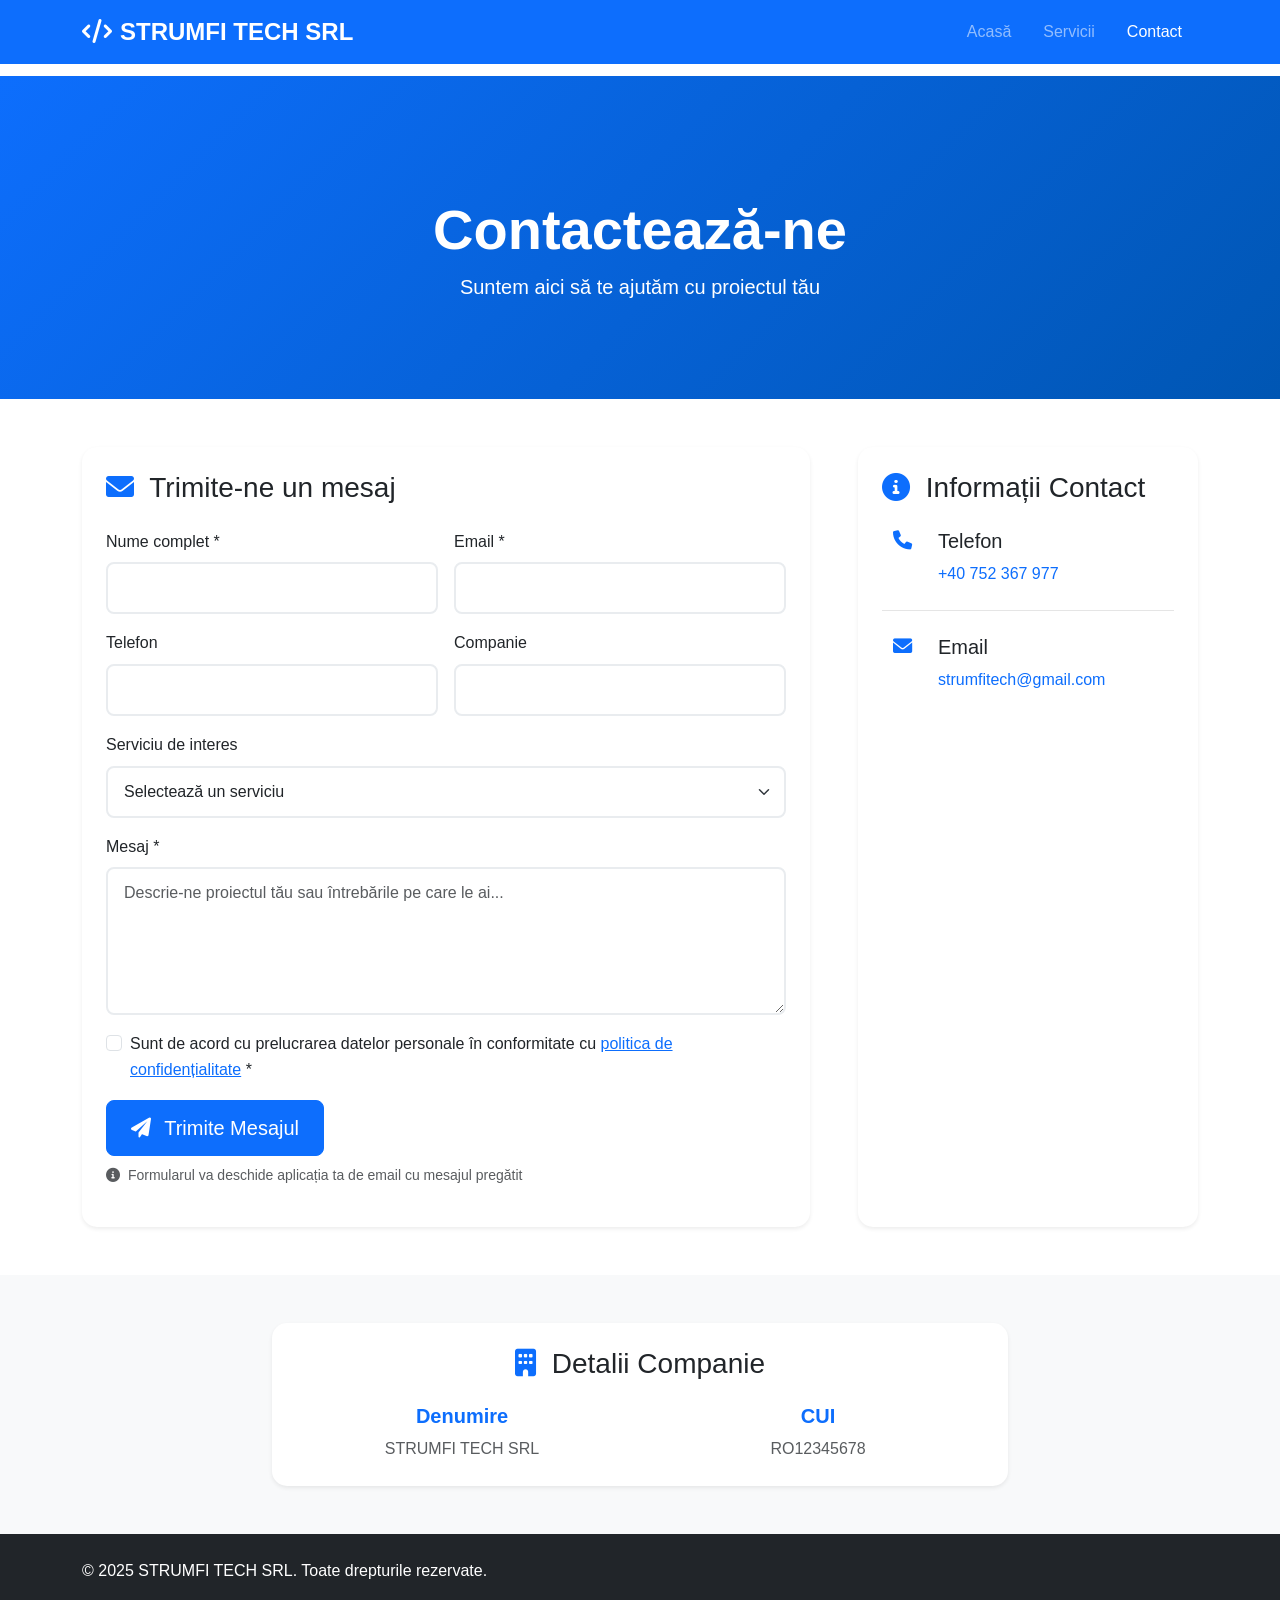
==== contact.html @ 1c7f6b2b "Add files via upload" ====
<!DOCTYPE html>
<html lang="ro">
<head>
    <meta charset="UTF-8">
    <meta name="viewport" content="width=device-width, initial-scale=1.0">
    <title>Contact - STRUMFI TECH SRL</title>
    <meta name="description" content="Contactează STRUMFI TECH SRL pentru servicii de dezvoltare web. Telefon: +40752367977, Email: strumfitech@gmail.com">
    <link href="https://cdn.jsdelivr.net/npm/bootstrap@5.3.0/dist/css/bootstrap.min.css" rel="stylesheet">
    <link href="https://cdnjs.cloudflare.com/ajax/libs/font-awesome/6.0.0/css/all.min.css" rel="stylesheet">
    <link href="css/style.css" rel="stylesheet">
</head>
<body>
    <!-- Navigation -->
    <nav class="navbar navbar-expand-lg navbar-dark bg-primary fixed-top">
        <div class="container">
            <a class="navbar-brand fw-bold" href="index.html">
                <i class="fas fa-code me-2"></i>STRUMFI TECH SRL
            </a>
            <button class="navbar-toggler" type="button" data-bs-toggle="collapse" data-bs-target="#navbarNav">
                <span class="navbar-toggler-icon"></span>
            </button>
            <div class="collapse navbar-collapse" id="navbarNav">
                <ul class="navbar-nav ms-auto">
                    <li class="nav-item">
                        <a class="nav-link" href="index.html">Acasă</a>
                    </li>
                    <li class="nav-item">
                        <a class="nav-link" href="servicii.html">Servicii</a>
                    </li>
                    <li class="nav-item">
                        <a class="nav-link active" href="contact.html">Contact</a>
                    </li>
                </ul>
            </div>
        </div>
    </nav>

    <!-- Page Header -->
    <section class="page-header bg-primary text-white">
        <div class="container">
            <div class="row">
                <div class="col-12 text-center">
                    <h1 class="display-4 fw-bold">Contactează-ne</h1>
                    <p class="lead">Suntem aici să te ajutăm cu proiectul tău</p>
                </div>
            </div>
        </div>
    </section>

    <!-- Contact Section -->
    <section class="py-5">
        <div class="container">
            <div class="row g-5">
                <!-- Contact Form -->
                <div class="col-lg-8">
                    <div class="card shadow-sm">
                        <div class="card-body p-4">
                            <h3 class="card-title mb-4">
                                <i class="fas fa-envelope text-primary me-2"></i>
                                Trimite-ne un mesaj
                            </h3>
                            <form id="contactForm" action="mailto:strumfitech@gmail.com" method="post" enctype="text/plain">
                                <div class="row g-3">
                                    <div class="col-md-6">
                                        <label for="nume" class="form-label">Nume complet *</label>
                                        <input type="text" class="form-control" id="nume" name="nume" required>
                                    </div>
                                    <div class="col-md-6">
                                        <label for="email" class="form-label">Email *</label>
                                        <input type="email" class="form-control" id="email" name="email" required>
                                    </div>
                                    <div class="col-md-6">
                                        <label for="telefon" class="form-label">Telefon</label>
                                        <input type="tel" class="form-control" id="telefon" name="telefon">
                                    </div>
                                    <div class="col-md-6">
                                        <label for="companie" class="form-label">Companie</label>
                                        <input type="text" class="form-control" id="companie" name="companie">
                                    </div>
                                    <div class="col-12">
                                        <label for="serviciu" class="form-label">Serviciu de interes</label>
                                        <select class="form-select" id="serviciu" name="serviciu">
                                            <option value="">Selectează un serviciu</option>
                                            <option value="website-prezentare">Website de prezentare</option>
                                            <option value="magazin-online">Magazin online</option>
                                            <option value="aplicatie-web">Aplicație web</option>
                                            <option value="mentenanta">Mentenanță & Suport</option>
                                            <option value="seo">Optimizare SEO</option>
                                            <option value="consultanta">Consultanță IT</option>
                                            <option value="altele">Altele</option>
                                        </select>
                                    </div>
                                    <div class="col-12">
                                        <label for="mesaj" class="form-label">Mesaj *</label>
                                        <textarea class="form-control" id="mesaj" name="mesaj" rows="5" 
                                                placeholder="Descrie-ne proiectul tău sau întrebările pe care le ai..." required></textarea>
                                    </div>
                                    <div class="col-12">
                                        <div class="form-check">
                                            <input class="form-check-input" type="checkbox" id="gdpr" name="gdpr" required>
                                            <label class="form-check-label" for="gdpr">
                                                Sunt de acord cu prelucrarea datelor personale în conformitate cu 
                                                <a href="#" class="text-primary">politica de confidențialitate</a> *
                                            </label>
                                        </div>
                                    </div>
                                    <div class="col-12">
                                        <button type="submit" class="btn btn-primary btn-lg px-4">
                                            <i class="fas fa-paper-plane me-2"></i>
                                            Trimite Mesajul
                                        </button>
                                        <p class="text-muted mt-2 small">
                                            <i class="fas fa-info-circle me-1"></i>
                                            Formularul va deschide aplicația ta de email cu mesajul pregătit
                                        </p>
                                    </div>
                                </div>
                            </form>
                        </div>
                    </div>
                </div>

                <!-- Contact Info -->
                <div class="col-lg-4">
                    <div class="card shadow-sm h-100">
                        <div class="card-body p-4">
                            <h3 class="card-title mb-4">
                                <i class="fas fa-info-circle text-primary me-2"></i>
                                Informații Contact
                            </h3>
                            <div class="contact-info">
                                <!-- Telefon -->
                                <div class="contact-item mb-4">
                                    <div class="d-flex align-items-start">
                                        <div class="contact-icon">
                                            <i class="fas fa-phone text-primary"></i>
                                        </div>
                                        <div>
                                            <h5>Telefon</h5>
                                            <p class="text-muted mb-0">
                                                <a href="tel:+40752367977" class="text-decoration-none">
                                                    +40 752 367 977
                                                </a>
                                            </p>
                                        </div>
                                    </div>
                                </div>

                                <!-- Email -->
                                <div class="contact-item mb-4">
                                    <div class="d-flex align-items-start">
                                        <div class="contact-icon">
                                            <i class="fas fa-envelope text-primary"></i>
                                        </div>
                                        <div>
                                            <h5>Email</h5>
                                            <p class="text-muted mb-0">
                                                <a href="mailto:strumfitech@gmail.com" class="text-decoration-none">
                                                    strumfitech@gmail.com
                                                </a>
                                            </p>
                                        </div>
                                    </div>
                                </div>
                            </div>
                        </div>
                    </div>
                </div>
            </div>
        </div>
    </section>

    <!-- Company Details -->
    <section class="py-5 bg-light">
        <div class="container">
            <div class="row">
                <div class="col-lg-8 mx-auto">
                    <div class="card shadow-sm">
                        <div class="card-body p-4 text-center">
                            <h3 class="card-title mb-4">
                                <i class="fas fa-building text-primary me-2"></i>
                                Detalii Companie
                            </h3>
                            <div class="row g-4">
                                <div class="col-md-6">
                                    <div class="company-detail">
                                        <h5>Denumire</h5>
                                        <p class="text-muted mb-0">STRUMFI TECH SRL</p>
                                    </div>
                                </div>
                                <div class="col-md-6">
                                    <div class="company-detail">
                                        <h5>CUI</h5>
                                        <p class="text-muted mb-0">RO12345678</p>
                                    </div>
                                </div>
                            </div>
                        </div>
                    </div>
                </div>
            </div>
        </div>
    </section>

    <!-- Footer -->
    <footer class="bg-dark text-white py-4">
        <div class="container">
            <div class="row align-items-center">
                <div class="col-md-6">
                    <p class="mb-0">&copy; 2025 STRUMFI TECH SRL. Toate drepturile rezervate.</p>
                </div>
            </div>
        </div>
    </footer>

    <!-- Success Modal -->
    <div class="modal fade" id="successModal" tabindex="-1">
        <div class="modal-dialog">
            <div class="modal-content">
                <div class="modal-header">
                    <h5 class="modal-title">
                        <i class="fas fa-check-circle text-success me-2"></i>
                        Mesaj trimis cu succes!
                    </h5>
                    <button type="button" class="btn-close" data-bs-dismiss="modal"></button>
                </div>
                <div class="modal-body">
                    <p>Mulțumim pentru mesajul tău! Îți vom răspunde în cel mai scurt timp posibil.</p>
                </div>
                <div class="modal-footer">
                    <button type="button" class="btn btn-primary" data-bs-dismiss="modal">OK</button>
                </div>
            </div>
        </div>
    </div>

    <script src="https://cdn.jsdelivr.net/npm/bootstrap@5.3.0/dist/js/bootstrap.bundle.min.js"></script>
    <script src="js/script.js"></script>
</body>
</html>
---- css/style.css ----
/* Custom Styles for STRUMFI TECH SRL Website */

:root {
  --primary-color: #0d6efd;
  --secondary-color: #6c757d;
  --success-color: #198754;
  --warning-color: #ffc107;
  --danger-color: #dc3545;
  --dark-color: #212529;
  --light-color: #f8f9fa;
}

/* Global Styles */
body {
  font-family: "Segoe UI", Tahoma, Geneva, Verdana, sans-serif;
  line-height: 1.6;
  padding-top: 76px; /* Account for fixed navbar */
}

/* Navigation */
.navbar-brand {
  font-size: 1.5rem;
  font-weight: 700;
}

.navbar-nav .nav-link {
  font-weight: 500;
  margin: 0 0.5rem;
  transition: color 0.3s ease;
}

.navbar-nav .nav-link:hover {
  color: var(--warning-color) !important;
}

/* Hero Section */
.hero-section {
  background: linear-gradient(135deg, var(--primary-color) 0%, #0056b3 100%);
  min-height: 100vh;
  display: flex;
  align-items: center;
}

.hero-section h1 {
  animation: fadeInUp 1s ease-out;
}

.hero-section p {
  animation: fadeInUp 1s ease-out 0.2s both;
}

.hero-section .btn {
  animation: fadeInUp 1s ease-out 0.4s both;
}

/* Page Header */
.page-header {
  padding: 120px 0 80px;
  background: linear-gradient(135deg, var(--primary-color) 0%, #0056b3 100%);
}

/* Feature Icons */
.feature-icon {
  width: 80px;
  height: 80px;
  display: flex;
  align-items: center;
  justify-content: center;
  font-size: 2rem;
  margin-bottom: 1rem;
}

/* Service Preview Cards */
.service-preview-card {
  background: white;
  border-radius: 15px;
  box-shadow: 0 5px 15px rgba(0, 0, 0, 0.1);
  transition: transform 0.3s ease, box-shadow 0.3s ease;
  overflow: hidden;
  border: none;
}

.service-preview-card:hover {
  transform: translateY(-5px);
  box-shadow: 0 15px 35px rgba(0, 0, 0, 0.15);
}

.service-preview-card .card-img-top {
  height: 200px;
  object-fit: cover;
  transition: transform 0.3s ease;
}

.service-preview-card:hover .card-img-top {
  transform: scale(1.05);
}

/* Service Cards */
.service-card {
  background: white;
  border-radius: 15px;
  box-shadow: 0 5px 15px rgba(0, 0, 0, 0.1);
  transition: transform 0.3s ease, box-shadow 0.3s ease;
  overflow: hidden;
  position: relative;
  border: none;
  display: flex;
  flex-direction: column;
  height: 100%;
}

.service-card:hover {
  transform: translateY(-10px);
  box-shadow: 0 15px 35px rgba(0, 0, 0, 0.15);
}

.service-icon {
  position: absolute;
  top: 15px;
  right: 15px;
  width: 50px;
  height: 50px;
  background: var(--primary-color);
  color: white;
  border-radius: 50%;
  display: flex;
  align-items: center;
  justify-content: center;
  font-size: 1.2rem;
  z-index: 2;
}

.service-card .card-img-top {
  height: 200px;
  object-fit: cover;
  transition: transform 0.3s ease;
}

.service-card:hover .card-img-top {
  transform: scale(1.05);
}

.service-card .card-body {
  padding: 1.5rem;
  flex: 1 1 auto;
  display: flex;
  flex-direction: column;
}

.service-card .card-title {
  color: var(--primary-color);
  font-weight: 600;
  margin-bottom: 1rem;
}

.service-card .list-unstyled li {
  padding: 0.25rem 0;
  font-size: 0.9rem;
}

.service-card .card-footer {
  background: transparent;
  border-top: 1px solid rgba(0, 0, 0, 0.1);
  padding: 1rem 1.5rem;
  margin-top: 0;
}

/* Contact Form */
.contact-info .contact-item {
  border-bottom: 1px solid rgba(0, 0, 0, 0.1);
  padding-bottom: 1.5rem;
}

.contact-info .contact-item:last-child {
  border-bottom: none;
  padding-bottom: 0;
}

.contact-icon {
  width: 40px;
  margin-right: 1rem;
  text-align: center;
}

.contact-icon i {
  font-size: 1.2rem;
}

.company-detail h5 {
  color: var(--primary-color);
  font-weight: 600;
  margin-bottom: 0.5rem;
}

/* Map Container */
.map-container {
  border-radius: 15px;
  overflow: hidden;
  box-shadow: 0 5px 15px rgba(0, 0, 0, 0.1);
}

/* Buttons */
.btn {
  border-radius: 8px;
  font-weight: 500;
  padding: 0.75rem 1.5rem;
  transition: all 0.3s ease;
}

.btn-primary {
  background: var(--primary-color);
  border-color: var(--primary-color);
}

.btn-primary:hover {
  background: #0056b3;
  border-color: #0056b3;
  transform: translateY(-2px);
}

.btn-warning {
  background: var(--warning-color);
  border-color: var(--warning-color);
  color: var(--dark-color);
}

.btn-warning:hover {
  background: #e0a800;
  border-color: #e0a800;
  color: var(--dark-color);
  transform: translateY(-2px);
}

.btn-outline-light:hover {
  transform: translateY(-2px);
}

.btn-outline-primary:hover {
  transform: translateY(-2px);
}

/* Form Styles */
.form-control,
.form-select {
  border-radius: 8px;
  border: 2px solid #e9ecef;
  padding: 0.75rem 1rem;
  transition: border-color 0.3s ease, box-shadow 0.3s ease;
}

.form-control:focus,
.form-select:focus {
  border-color: var(--primary-color);
  box-shadow: 0 0 0 0.2rem rgba(13, 110, 253, 0.25);
}

/* Cards */
.card {
  border: none;
  border-radius: 15px;
  box-shadow: 0 5px 15px rgba(0, 0, 0, 0.1);
  transition: transform 0.3s ease, box-shadow 0.3s ease;
}

.card:hover {
  transform: translateY(-5px);
  box-shadow: 0 15px 35px rgba(0, 0, 0, 0.15);
}

/* Social Links */
.social-links a {
  display: inline-block;
  width: 40px;
  height: 40px;
  line-height: 40px;
  text-align: center;
  border-radius: 50%;
  transition: all 0.3s ease;
}

.social-links a:hover {
  background: var(--warning-color);
  color: var(--dark-color) !important;
  transform: translateY(-3px);
}

/* Footer */
footer {
  margin-top: auto;
}

/* Back to Top Button */
.back-to-top {
  position: fixed;
  bottom: 20px;
  right: 20px;
  width: 50px;
  height: 50px;
  border-radius: 50%;
  display: none;
  z-index: 1000;
  box-shadow: 0 4px 12px rgba(0, 0, 0, 0.15);
  transition: all 0.3s ease;
}

.back-to-top:hover {
  transform: translateY(-3px);
  box-shadow: 0 6px 20px rgba(0, 0, 0, 0.25);
}

/* Animations */
@keyframes fadeInUp {
  from {
    opacity: 0;
    transform: translateY(30px);
  }
  to {
    opacity: 1;
    transform: translateY(0);
  }
}

/* Loading Animation */
.loading {
  display: inline-block;
  width: 20px;
  height: 20px;
  border: 3px solid rgba(255, 255, 255, 0.3);
  border-radius: 50%;
  border-top-color: #fff;
  animation: spin 1s ease-in-out infinite;
}

@keyframes spin {
  to {
    transform: rotate(360deg);
  }
}

/* Scroll Effects */
.fade-in-element {
  opacity: 0;
  transform: translateY(30px);
  transition: opacity 0.6s ease, transform 0.6s ease;
}

.fade-in-element.fade-in {
  opacity: 1;
  transform: translateY(0);
}

/* Navbar Scroll Effect */
.navbar-scrolled {
  background-color: rgba(13, 110, 253, 0.95) !important;
  backdrop-filter: blur(10px);
  box-shadow: 0 2px 10px rgba(0, 0, 0, 0.1);
}

/* Responsive Design */
@media (max-width: 768px) {
  .hero-section {
    text-align: center;
    padding: 2rem 0;
  }

  .hero-section h1 {
    font-size: 2.5rem;
  }

  .page-header {
    padding: 100px 0 60px;
  }

  .page-header h1 {
    font-size: 2.5rem;
  }

  .service-card,
  .service-preview-card {
    margin-bottom: 2rem;
  }

  .contact-info .contact-item {
    margin-bottom: 2rem;
  }

  .btn-lg {
    padding: 0.75rem 1.5rem;
    font-size: 1rem;
  }

  .d-flex.gap-3 {
    flex-direction: column;
    gap: 1rem !important;
  }
}

@media (max-width: 576px) {
  .hero-section h1 {
    font-size: 2rem;
  }

  .page-header h1 {
    font-size: 2rem;
  }

  .feature-icon {
    width: 60px;
    height: 60px;
    font-size: 1.5rem;
  }

  .service-icon {
    width: 40px;
    height: 40px;
    font-size: 1rem;
  }

  .service-card .card-img-top,
  .service-preview-card .card-img-top {
    height: 150px;
  }
}

/* Utility Classes */
.text-shadow {
  text-shadow: 2px 2px 4px rgba(0, 0, 0, 0.3);
}

.bg-gradient-primary {
  background: linear-gradient(135deg, var(--primary-color) 0%, #0056b3 100%);
}

.border-radius-lg {
  border-radius: 15px !important;
}

.shadow-lg-custom {
  box-shadow: 0 15px 35px rgba(0, 0, 0, 0.15) !important;
}

/* Smooth Scrolling */
html {
  scroll-behavior: smooth;
}

/* Focus Styles for Accessibility */
.btn:focus,
.form-control:focus,
.form-select:focus {
  outline: 2px solid var(--primary-color);
  outline-offset: 2px;
}

/* Print Styles */
@media print {
  .navbar,
  .btn,
  footer,
  .back-to-top {
    display: none !important;
  }

  body {
    padding-top: 0;
  }

  .hero-section,
  .page-header {
    background: white !important;
    color: black !important;
  }
}

/* Custom Scrollbar */
::-webkit-scrollbar {
  width: 8px;
}

::-webkit-scrollbar-track {
  background: #f1f1f1;
}

::-webkit-scrollbar-thumb {
  background: var(--primary-color);
  border-radius: 4px;
}

::-webkit-scrollbar-thumb:hover {
  background: #0056b3;
}
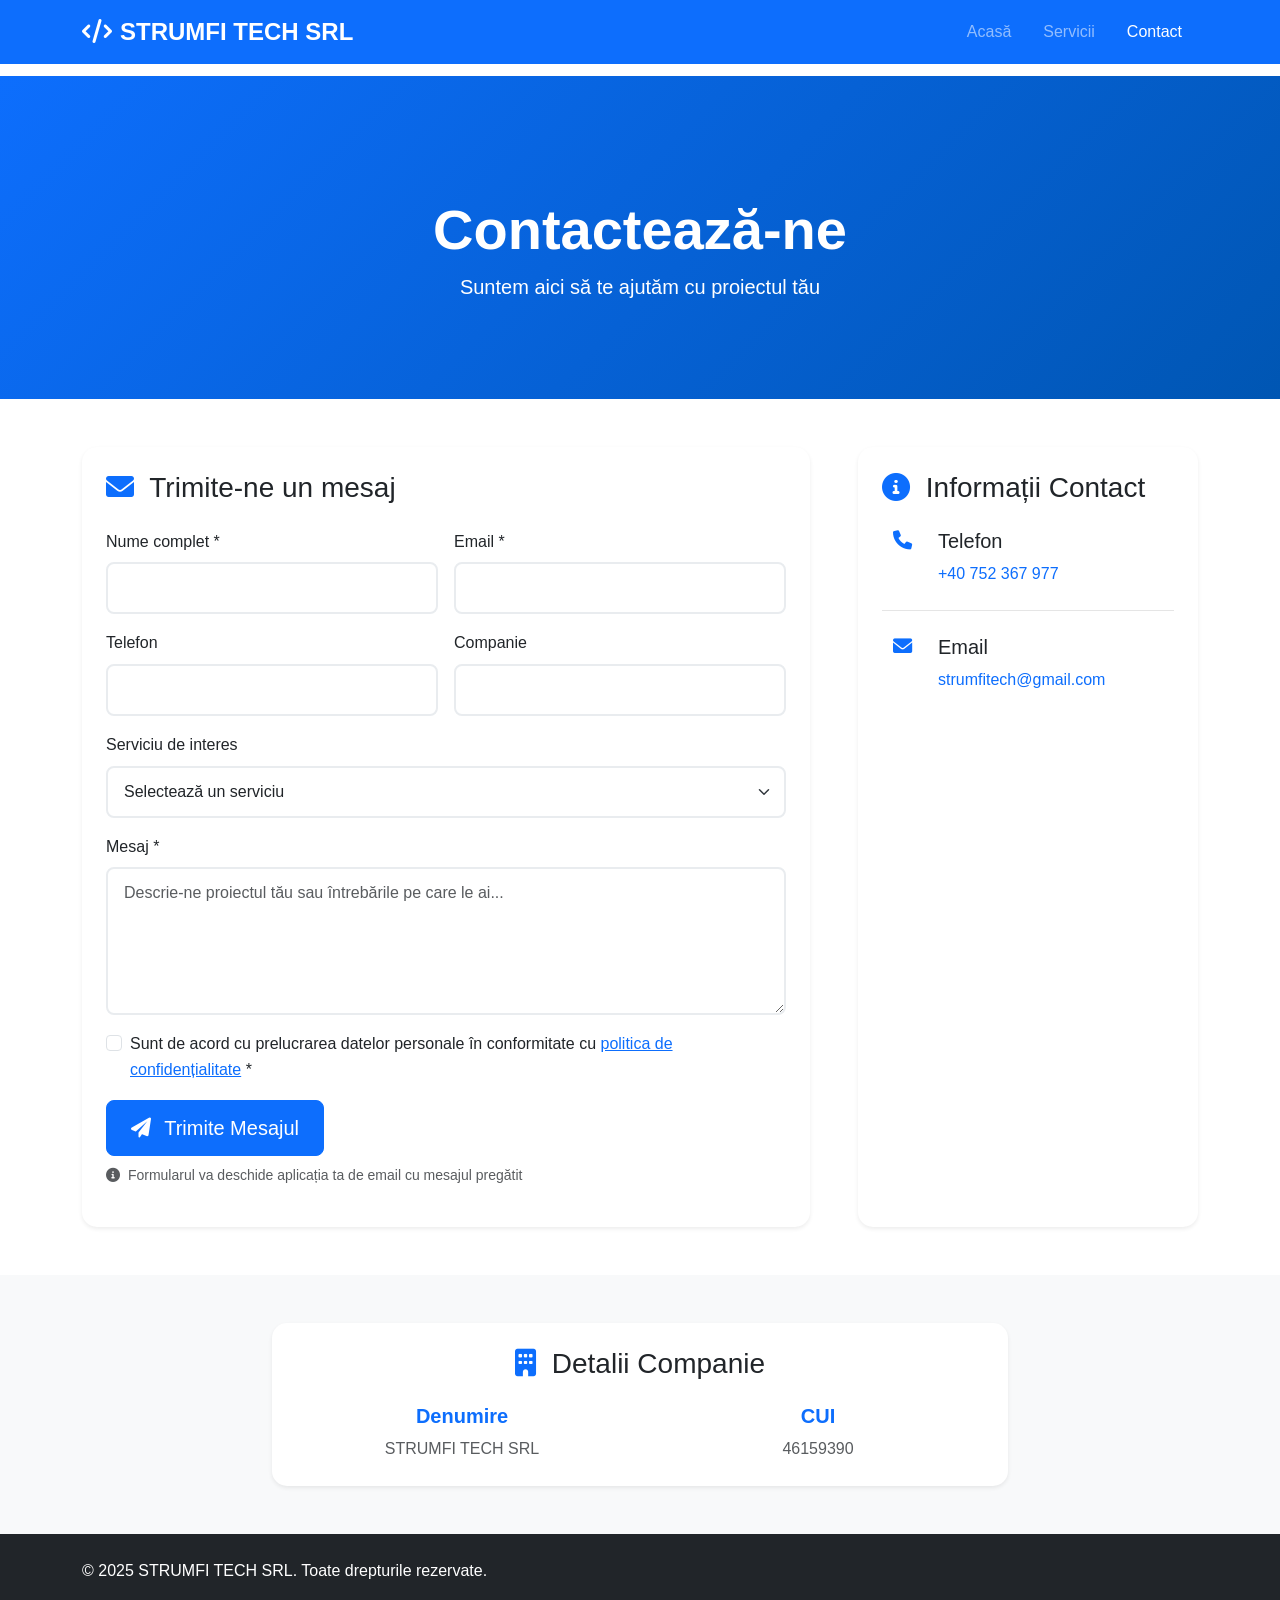
==== commit ec6c3ad8: "Update contact.html" ====
--- a/contact.html
+++ b/contact.html
@@ -191,7 +191,7 @@
                                 <div class="col-md-6">
                                     <div class="company-detail">
                                         <h5>CUI</h5>
-                                        <p class="text-muted mb-0">RO12345678</p>
+                                        <p class="text-muted mb-0">46159390</p>
                                     </div>
                                 </div>
                             </div>
